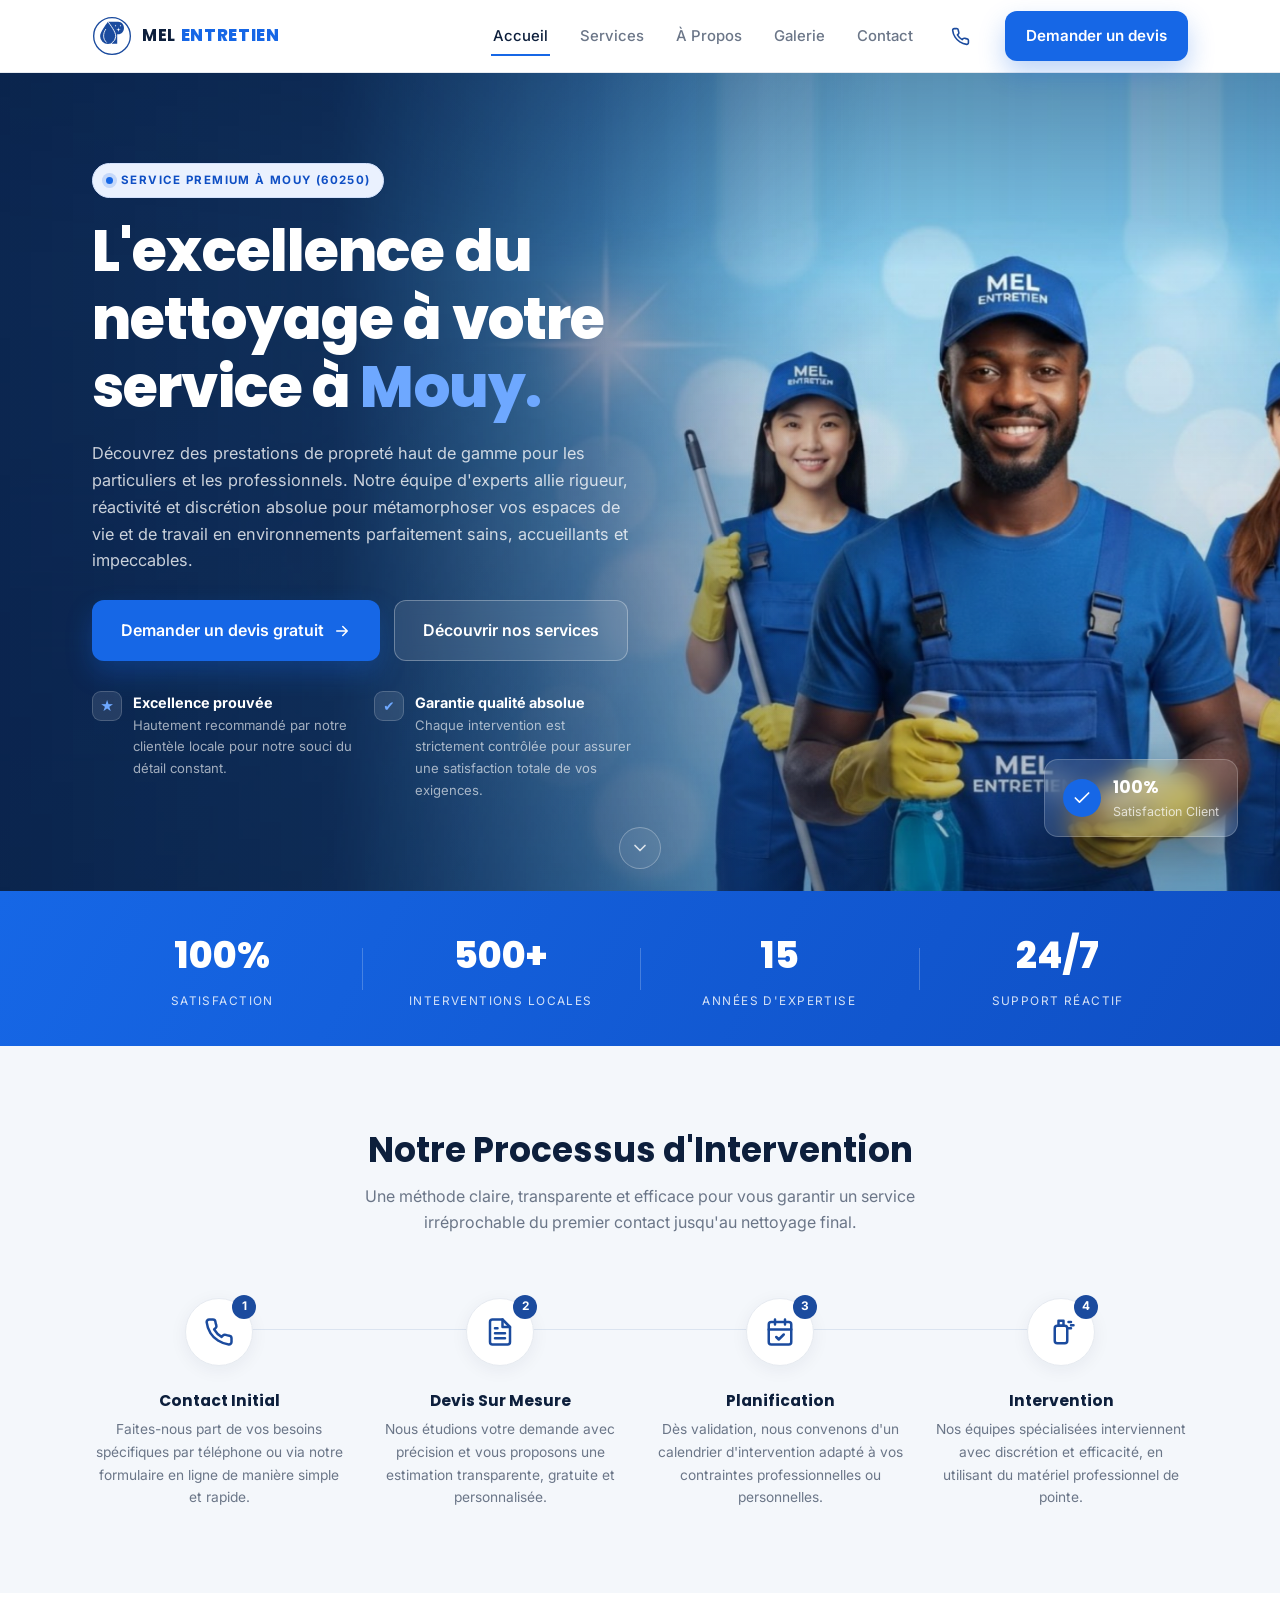
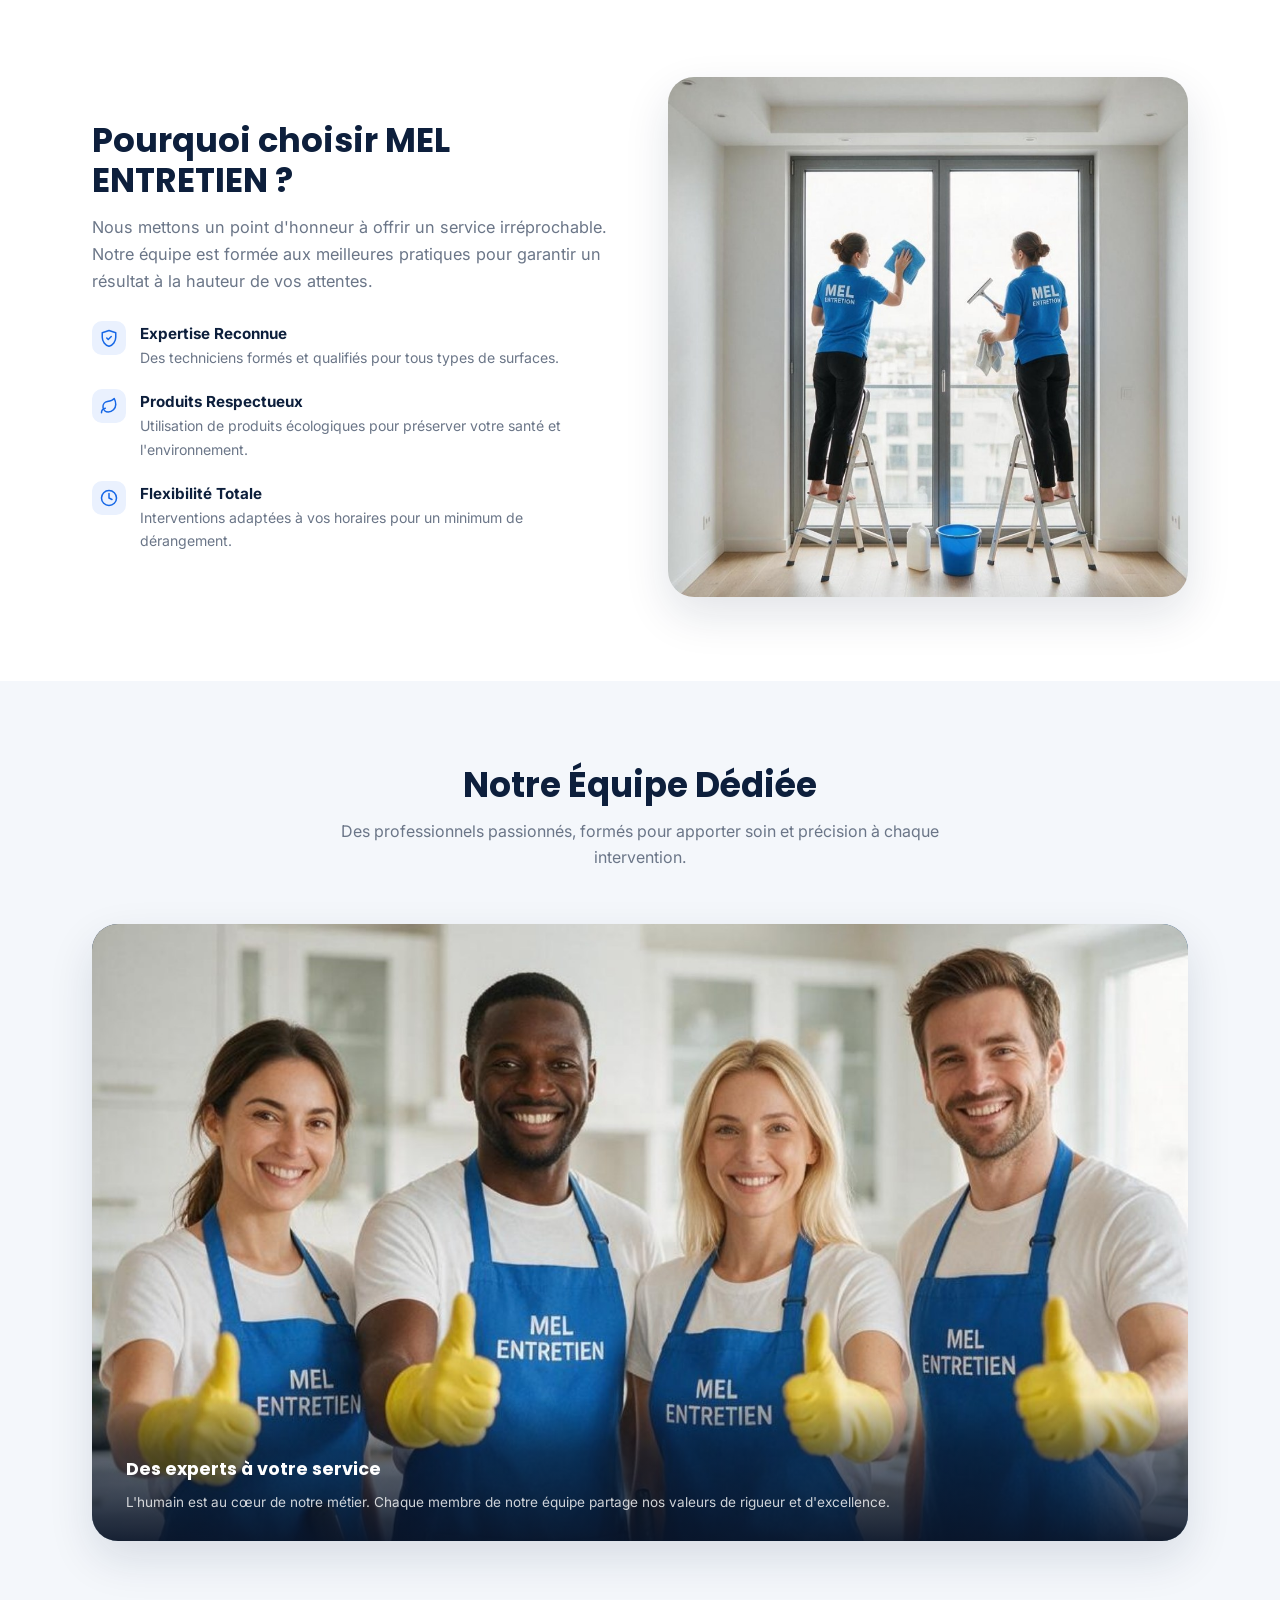
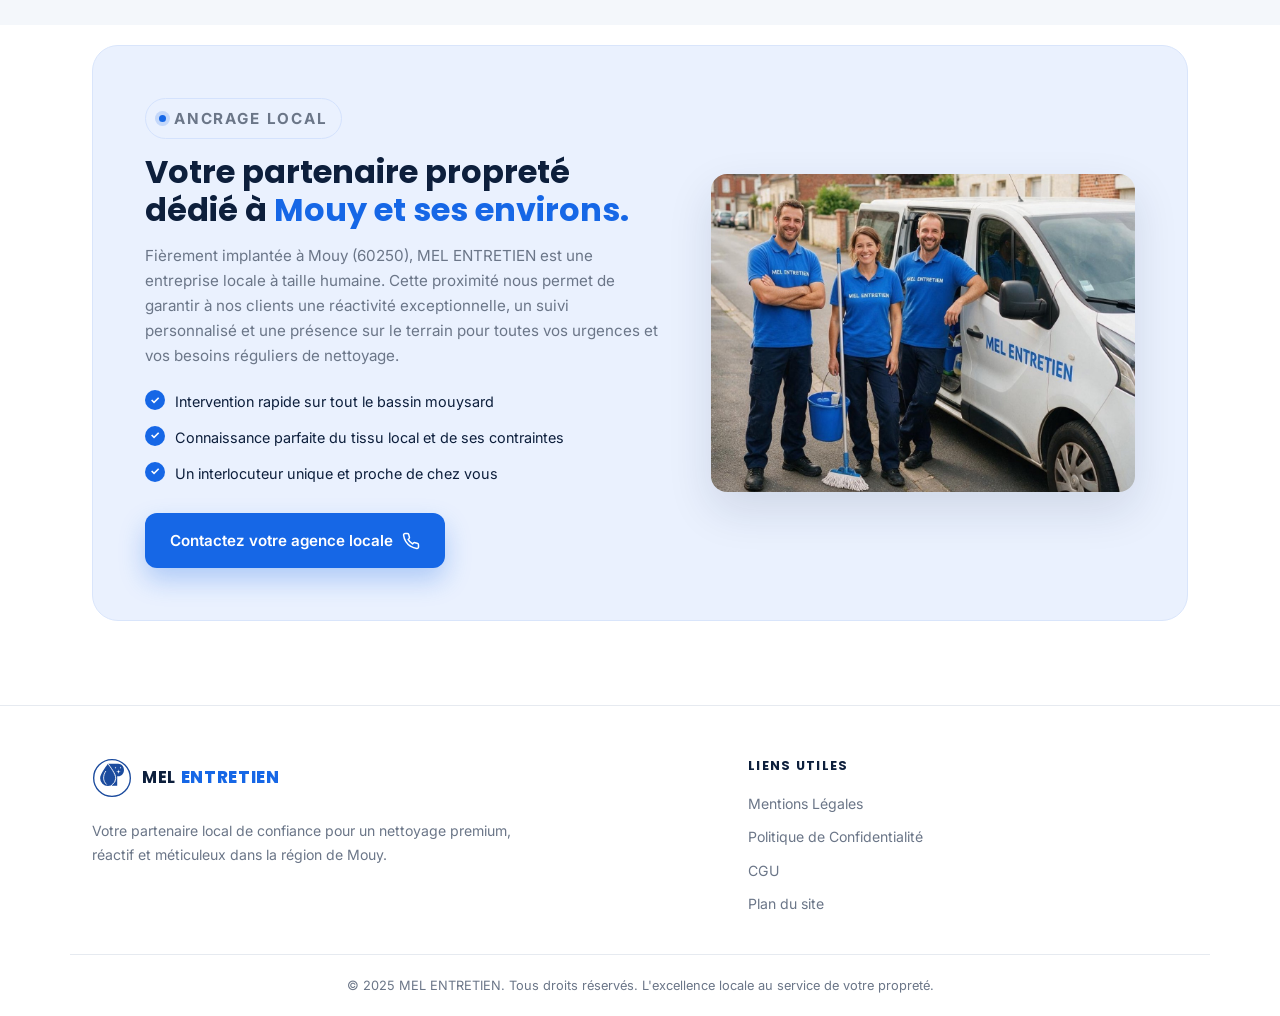
==== index.html @ 5c501305 "Site vitrine MEL ENTRETIEN Site statique en HTML/CSS/JS : accueil, services, à propos, galerie, cont" ====
<!DOCTYPE html>
<html lang="fr">
<head>
  <meta charset="UTF-8" />
  <meta name="viewport" content="width=device-width, initial-scale=1.0" />
  <meta name="description" content="MEL ENTRETIEN — L'excellence du nettoyage à votre service à Mouy (60250). Prestations de propreté haut de gamme pour particuliers et professionnels." />
  <title>MEL ENTRETIEN — Nettoyage premium à Mouy (60250)</title>
  <link rel="icon" href="logo.svg" type="image/svg+xml" />
  <link rel="apple-touch-icon" href="logo.svg" />
  <link rel="preconnect" href="https://fonts.googleapis.com" />
  <link rel="preconnect" href="https://fonts.gstatic.com" crossorigin />
  <link href="https://fonts.googleapis.com/css2?family=Inter:wght@400;500;600;700&family=Poppins:wght@600;700;800&display=swap" rel="stylesheet" />
  <link rel="stylesheet" href="style.css" />
  <!-- Les animations d'apparition ne masquent le contenu que si JS tourne :
       sans JS, tout reste visible. -->
  <script>document.documentElement.classList.add("js");</script>
</head>
<body>

  <!-- ============ HEADER ============ -->
  <header class="site-header" id="top">
    <div class="container header-inner">
      <a href="#top" class="brand">
        <img class="brand-mark" src="logo.svg" alt="" width="40" height="40" />
        <span class="brand-name">MEL <strong>ENTRETIEN</strong></span>
      </a>

      <nav class="main-nav" id="main-nav" aria-label="Navigation principale">
        <a href="#accueil" class="active">Accueil</a>
        <a href="services.html">Services</a>
        <a href="apropos.html">À Propos</a>
        <a href="galerie.html">Galerie</a>
        <a href="contact.html">Contact</a>
      </nav>

      <a href="tel:+33758408892" class="header-tel" aria-label="Nous appeler">
        <svg viewBox="0 0 24 24" width="19" height="19" fill="none" stroke="currentColor" stroke-width="2" stroke-linecap="round" stroke-linejoin="round"><path d="M22 16.92v3a2 2 0 0 1-2.18 2 19.79 19.79 0 0 1-8.63-3.07 19.5 19.5 0 0 1-6-6 19.79 19.79 0 0 1-3.07-8.67A2 2 0 0 1 4.11 2h3a2 2 0 0 1 2 1.72c.13 1 .37 1.98.72 2.91a2 2 0 0 1-.45 2.11L8.09 9.91a16 16 0 0 0 6 6l1.17-1.17a2 2 0 0 1 2.11-.45c.93.35 1.91.59 2.91.72A2 2 0 0 1 22 16.92z"/></svg>
      </a>

      <a href="contact.html" class="btn btn-primary header-cta">Demander un devis</a>

      <button class="nav-toggle" id="nav-toggle" aria-label="Ouvrir le menu" aria-expanded="false" aria-controls="main-nav">
        <span></span><span></span><span></span>
      </button>
    </div>
  </header>

  <main>

    <!-- ============ HERO ============ -->
    <section class="hero" id="accueil">
      <div class="hero-bg" data-parallax="40" role="img" aria-label="L'équipe MEL ENTRETIEN en tenue, matériel de nettoyage à la main"></div>
      <div class="hero-overlay" aria-hidden="true"></div>

      <div class="container hero-inner">
        <div class="hero-copy">
          <p class="eyebrow eyebrow--onDark"><span class="dot"></span> SERVICE PREMIUM À MOUY (60250)</p>
          <h1>L'excellence du nettoyage à votre service à <span class="accent">Mouy.</span></h1>
          <p class="lead">
            Découvrez des prestations de propreté haut de gamme pour les particuliers
            et les professionnels. Notre équipe d'experts allie rigueur, réactivité et
            discrétion absolue pour métamorphoser vos espaces de vie et de travail en
            environnements parfaitement sains, accueillants et impeccables.
          </p>

          <div class="hero-actions">
            <a href="contact.html" class="btn btn-primary btn-lg">Demander un devis gratuit
              <svg viewBox="0 0 24 24" width="18" height="18" fill="none" stroke="currentColor" stroke-width="2" stroke-linecap="round" stroke-linejoin="round"><path d="M5 12h14M13 6l6 6-6 6"/></svg>
            </a>
            <a href="services.html" class="btn btn-glass btn-lg">Découvrir nos services</a>
          </div>

          <ul class="hero-badges">
            <li>
              <span class="badge-ico">★</span>
              <span><strong>Excellence prouvée</strong><br />Hautement recommandé par notre clientèle locale pour notre souci du détail constant.</span>
            </li>
            <li>
              <span class="badge-ico">✔</span>
              <span><strong>Garantie qualité absolue</strong><br />Chaque intervention est strictement contrôlée pour assurer une satisfaction totale de vos exigences.</span>
            </li>
          </ul>
        </div>
      </div>

      <div class="hero-card">
        <span class="fc-ico" aria-hidden="true">
          <svg viewBox="0 0 24 24" width="20" height="20" fill="none" stroke="currentColor" stroke-width="2" stroke-linecap="round" stroke-linejoin="round"><path d="M20 6 9 17l-5-5"/></svg>
        </span>
        <span class="fc-text"><strong>100%</strong><br />Satisfaction Client</span>
      </div>

      <a href="#processus" class="hero-scroll" aria-label="Découvrir la suite">
        <svg viewBox="0 0 24 24" width="20" height="20" fill="none" stroke="currentColor" stroke-width="2" stroke-linecap="round" stroke-linejoin="round"><path d="M6 9l6 6 6-6"/></svg>
      </a>
    </section>

    <!-- ============ STATS ============ -->
    <section class="stats">
      <div class="container stats-grid">
        <div class="stat"><span class="stat-num" data-count="100" data-suffix="%">100%</span><span class="stat-label">Satisfaction</span></div>
        <div class="stat"><span class="stat-num" data-count="500" data-suffix="+">500+</span><span class="stat-label">Interventions locales</span></div>
        <div class="stat"><span class="stat-num" data-count="15">15</span><span class="stat-label">Années d'expertise</span></div>
        <div class="stat"><span class="stat-num">24/7</span><span class="stat-label">Support réactif</span></div>
      </div>
    </section>

    <!-- ============ PROCESSUS ============ -->
    <section class="section process" id="processus">
      <div class="container">
        <header class="section-head reveal">
          <h2>Notre Processus d'Intervention</h2>
          <p>Une méthode claire, transparente et efficace pour vous garantir un service
            irréprochable du premier contact jusqu'au nettoyage final.</p>
        </header>

        <div class="steps-wrap">
        <ol class="steps">
          <li class="step reveal">
            <span class="step-icon">
              <svg viewBox="0 0 24 24" width="22" height="22" fill="none" stroke="currentColor" stroke-width="2" stroke-linecap="round" stroke-linejoin="round"><path d="M22 16.92v3a2 2 0 0 1-2.18 2 19.79 19.79 0 0 1-8.63-3.07 19.5 19.5 0 0 1-6-6 19.79 19.79 0 0 1-3.07-8.67A2 2 0 0 1 4.11 2h3a2 2 0 0 1 2 1.72c.13 1 .37 1.98.72 2.91a2 2 0 0 1-.45 2.11L8.09 9.91a16 16 0 0 0 6 6l1.17-1.17a2 2 0 0 1 2.11-.45c.93.35 1.91.59 2.91.72A2 2 0 0 1 22 16.92z"/></svg>
            </span>
            <span class="step-no">1</span>
            <h3>Contact Initial</h3>
            <p>Faites-nous part de vos besoins spécifiques par téléphone ou via notre formulaire en ligne de manière simple et rapide.</p>
          </li>
          <li class="step reveal">
            <span class="step-icon">
              <svg viewBox="0 0 24 24" width="22" height="22" fill="none" stroke="currentColor" stroke-width="2" stroke-linecap="round" stroke-linejoin="round"><path d="M14 2H6a2 2 0 0 0-2 2v16a2 2 0 0 0 2 2h12a2 2 0 0 0 2-2V8z"/><path d="M14 2v6h6M16 13H8M16 17H8M10 9H8"/></svg>
            </span>
            <span class="step-no">2</span>
            <h3>Devis Sur Mesure</h3>
            <p>Nous étudions votre demande avec précision et vous proposons une estimation transparente, gratuite et personnalisée.</p>
          </li>
          <li class="step reveal">
            <span class="step-icon">
              <svg viewBox="0 0 24 24" width="22" height="22" fill="none" stroke="currentColor" stroke-width="2" stroke-linecap="round" stroke-linejoin="round"><rect x="3" y="4" width="18" height="18" rx="2"/><path d="M16 2v4M8 2v4M3 10h18M9 16l2 2 4-4"/></svg>
            </span>
            <span class="step-no">3</span>
            <h3>Planification</h3>
            <p>Dès validation, nous convenons d'un calendrier d'intervention adapté à vos contraintes professionnelles ou personnelles.</p>
          </li>
          <li class="step reveal">
            <span class="step-icon">
              <svg viewBox="0 0 24 24" width="22" height="22" fill="none" stroke="currentColor" stroke-width="2" stroke-linecap="round" stroke-linejoin="round"><path d="M10 3h4v4h-4z"/><path d="M9 7h6a2 2 0 0 1 2 2v10a2 2 0 0 1-2 2H9a2 2 0 0 1-2-2V9a2 2 0 0 1 2-2z"/><path d="M18 4h2M20 6.5h2M18 9h2"/></svg>
            </span>
            <span class="step-no">4</span>
            <h3>Intervention</h3>
            <p>Nos équipes spécialisées interviennent avec discrétion et efficacité, en utilisant du matériel professionnel de pointe.</p>
          </li>
        </ol>
        </div>
      </div>
    </section>

    <!-- ============ POURQUOI NOUS CHOISIR ============ -->
    <section class="section why">
      <div class="container why-grid">
        <div class="why-copy reveal">
          <h2>Pourquoi choisir MEL ENTRETIEN&nbsp;?</h2>
          <p class="lead">
            Nous mettons un point d'honneur à offrir un service irréprochable.
            Notre équipe est formée aux meilleures pratiques pour garantir un
            résultat à la hauteur de vos attentes.
          </p>

          <ul class="feature-list">
            <li>
              <span class="feat-ico">
                <svg viewBox="0 0 24 24" width="18" height="18" fill="none" stroke="currentColor" stroke-width="2" stroke-linecap="round" stroke-linejoin="round"><path d="M12 2 3 5v6c0 5.55 3.84 10.74 9 12 5.16-1.26 9-6.45 9-12V5z"/><path d="m9 12 2 2 4-4"/></svg>
              </span>
              <span><strong>Expertise Reconnue</strong><br />Des techniciens formés et qualifiés pour tous types de surfaces.</span>
            </li>
            <li>
              <span class="feat-ico">
                <svg viewBox="0 0 24 24" width="18" height="18" fill="none" stroke="currentColor" stroke-width="2" stroke-linecap="round" stroke-linejoin="round"><path d="M11 20A7 7 0 0 1 9.8 6.1C15.5 5 17 4.48 19 2c1 2 2 4.18 2 8 0 5.5-4.78 10-10 10z"/><path d="M2 21c0-3 1.85-5.36 5.08-6"/></svg>
              </span>
              <span><strong>Produits Respectueux</strong><br />Utilisation de produits écologiques pour préserver votre santé et l'environnement.</span>
            </li>
            <li>
              <span class="feat-ico">
                <svg viewBox="0 0 24 24" width="18" height="18" fill="none" stroke="currentColor" stroke-width="2" stroke-linecap="round" stroke-linejoin="round"><circle cx="12" cy="12" r="10"/><path d="M12 6v6l4 2"/></svg>
              </span>
              <span><strong>Flexibilité Totale</strong><br />Interventions adaptées à vos horaires pour un minimum de dérangement.</span>
            </li>
          </ul>
        </div>

        <div class="why-media reveal">
          <div class="why-photo" role="img" aria-label="Deux collaboratrices MEL ENTRETIEN nettoyant une baie vitrée" data-tilt></div>
        </div>
      </div>
    </section>

    <!-- ============ EQUIPE ============ -->
    <section class="section team" id="equipe">
      <div class="container">
        <header class="section-head reveal">
          <h2>Notre Équipe Dédiée</h2>
          <p>Des professionnels passionnés, formés pour apporter soin et précision à chaque intervention.</p>
        </header>

        <figure class="team-card reveal" id="galerie">
          <div class="team-photo" role="img" aria-label="L'équipe MEL ENTRETIEN en tenue, pouces levés"></div>
          <figcaption>
            <strong>Des experts à votre service</strong>
            <span>L'humain est au cœur de notre métier. Chaque membre de notre équipe partage nos valeurs de rigueur et d'excellence.</span>
          </figcaption>
        </figure>
      </div>
    </section>

    <!-- ============ ANCRAGE LOCAL ============ -->
    <section class="section local" id="contact">
      <div class="container">
        <div class="local-card reveal">
          <div class="local-copy">
            <p class="eyebrow"><span class="dot"></span> ANCRAGE LOCAL</p>
            <h2>Votre partenaire propreté dédié à <span class="accent">Mouy et ses environs.</span></h2>
            <p>
              Fièrement implantée à Mouy (60250), MEL ENTRETIEN est une entreprise
              locale à taille humaine. Cette proximité nous permet de garantir à nos
              clients une réactivité exceptionnelle, un suivi personnalisé et une
              présence sur le terrain pour toutes vos urgences et vos besoins réguliers
              de nettoyage.
            </p>
            <ul class="check-list">
              <li>Intervention rapide sur tout le bassin mouysard</li>
              <li>Connaissance parfaite du tissu local et de ses contraintes</li>
              <li>Un interlocuteur unique et proche de chez vous</li>
            </ul>
            <a href="tel:+33758408892" class="btn btn-primary">Contactez votre agence locale
              <svg viewBox="0 0 24 24" width="18" height="18" fill="none" stroke="currentColor" stroke-width="2" stroke-linecap="round" stroke-linejoin="round"><path d="M22 16.92v3a2 2 0 0 1-2.18 2 19.79 19.79 0 0 1-8.63-3.07 19.5 19.5 0 0 1-6-6 19.79 19.79 0 0 1-3.07-8.67A2 2 0 0 1 4.11 2h3a2 2 0 0 1 2 1.72c.13 1 .37 1.98.72 2.91a2 2 0 0 1-.45 2.11L8.09 9.91a16 16 0 0 0 6 6l1.17-1.17a2 2 0 0 1 2.11-.45c.93.35 1.91.59 2.91.72A2 2 0 0 1 22 16.92z"/></svg>
            </a>
          </div>
          <div class="local-photo" role="img" aria-label="L'équipe MEL ENTRETIEN et son véhicule dans une rue de Mouy"></div>
        </div>
      </div>
    </section>

  </main>

  <!-- ============ FOOTER ============ -->
  <footer class="site-footer">
    <div class="container footer-grid">
      <div class="footer-brand">
        <span class="brand">
          <img class="brand-mark" src="logo.svg" alt="" width="40" height="40" />
          <span class="brand-name">MEL <strong>ENTRETIEN</strong></span>
        </span>
        <p>Votre partenaire local de confiance pour un nettoyage premium, réactif et méticuleux dans la région de Mouy.</p>
      </div>
      <nav class="footer-links" aria-label="Liens utiles">
        <h3>Liens Utiles</h3>
        <a href="#">Mentions Légales</a>
        <a href="#">Politique de Confidentialité</a>
        <a href="#">CGU</a>
        <a href="#">Plan du site</a>
      </nav>
    </div>
    <div class="container footer-bottom">
      <p>© 2025 MEL ENTRETIEN. Tous droits réservés. L'excellence locale au service de votre propreté.</p>
    </div>
  </footer>

  <button class="to-top" id="to-top" aria-label="Revenir en haut">
    <svg viewBox="0 0 24 24" width="20" height="20" fill="none" stroke="currentColor" stroke-width="2.5" stroke-linecap="round" stroke-linejoin="round"><path d="M18 15l-6-6-6 6"/></svg>
  </button>

  <script src="script.js"></script>
</body>
</html>
---- style.css ----
/* ============================================================
   MEL ENTRETIEN — Page d'accueil
   ============================================================ */

:root {
  --blue: #1667e6;
  --blue-dark: #0f4fc4;
  --blue-600: #1d6ff0;
  --brand-deep: #1b4b9e; /* bleu du logo */
  --navy: #0d1f3c;
  --ink: #1b2431;
  --muted: #6b7688;
  --line: #e6eaf0;
  --bg: #ffffff;
  --bg-soft: #f4f7fb;
  --bg-blue-soft: #eaf1fe;
  --radius: 16px;
  --radius-lg: 26px;
  --shadow-sm: 0 4px 18px rgba(15, 33, 66, .06);
  --shadow-md: 0 18px 45px rgba(15, 33, 66, .12);
  --container: 1140px;
  --ease: cubic-bezier(.22, 1, .36, 1);
}

* { box-sizing: border-box; margin: 0; padding: 0; }

html { scroll-behavior: smooth; scroll-padding-top: 90px; }

body {
  font-family: "Inter", system-ui, -apple-system, "Segoe UI", Roboto, Arial, sans-serif;
  color: var(--ink);
  background: var(--bg);
  line-height: 1.65;
  -webkit-font-smoothing: antialiased;
}

h1, h2, h3 {
  font-family: "Poppins", "Inter", system-ui, sans-serif;
  line-height: 1.18;
  color: var(--navy);
  font-weight: 700;
}

img { max-width: 100%; display: block; }
a { color: inherit; text-decoration: none; }

.container {
  width: 100%;
  max-width: var(--container);
  margin-inline: auto;
  padding-inline: 22px;
}

.accent { color: var(--blue); }

/* ---------- Buttons ---------- */
.btn {
  --_pad: 14px 24px;
  display: inline-flex;
  align-items: center;
  gap: 9px;
  padding: var(--_pad);
  border-radius: 12px;
  font-weight: 600;
  font-size: .95rem;
  cursor: pointer;
  border: 1.5px solid transparent;
  transition: transform .18s var(--ease), background .18s, box-shadow .18s, border-color .18s;
  white-space: nowrap;
}
.btn svg { flex: none; }
.btn-primary {
  background: var(--blue);
  color: #fff;
  box-shadow: 0 12px 26px rgba(22, 103, 230, .28);
}
.btn-primary:hover { background: var(--blue-dark); transform: translateY(-2px); }
.btn-ghost {
  background: #fff;
  color: var(--navy);
  border-color: var(--line);
}
.btn-ghost:hover { border-color: var(--blue); color: var(--blue); transform: translateY(-2px); }

.btn-lg { padding: 16px 28px; font-size: 1rem; }

/* Bouton translucide, pour les fonds sombres */
.btn-glass {
  background: rgba(255, 255, 255, .1);
  border-color: rgba(255, 255, 255, .3);
  color: #fff;
  backdrop-filter: blur(8px);
}
.btn-glass:hover {
  background: rgba(255, 255, 255, .2);
  border-color: rgba(255, 255, 255, .65);
  color: #fff;
  transform: translateY(-2px);
}

/* ---------- Header ---------- */
.site-header {
  position: sticky;
  top: 0;
  z-index: 50;
  background: rgba(255, 255, 255, .9);
  backdrop-filter: saturate(180%) blur(10px);
  border-bottom: 1px solid var(--line);
}
.header-inner {
  display: flex;
  align-items: center;
  gap: 26px;
  min-height: 72px;
}
.brand {
  display: inline-flex;
  align-items: center;
  gap: 10px;
  font-family: "Poppins", sans-serif;
  font-weight: 700;
  letter-spacing: .04em;
  color: var(--navy);
  font-size: 1.05rem;
}
.brand-mark {
  flex: none;
  display: block;
  width: 40px;
  height: 40px;
}
.brand-name strong { color: var(--blue); font-weight: 800; }

.main-nav {
  display: flex;
  gap: 28px;
  margin-left: auto;
  font-size: .93rem;
  font-weight: 500;
}
.main-nav a {
  color: var(--muted);
  padding: 6px 2px;
  position: relative;
  transition: color .15s;
}
.main-nav a::after {
  content: "";
  position: absolute;
  left: 0; right: 100%;
  bottom: -2px;
  height: 2px;
  background: var(--blue);
  transition: right .25s var(--ease);
}
.main-nav a:hover,
.main-nav a.active { color: var(--navy); }
.main-nav a:hover::after,
.main-nav a.active::after { right: 0; }

.header-cta { padding: 11px 20px; }

.nav-toggle {
  display: none;
  flex-direction: column;
  gap: 5px;
  background: none;
  border: 0;
  cursor: pointer;
  padding: 8px;
}
.nav-toggle span {
  width: 24px;
  height: 2px;
  background: var(--navy);
  border-radius: 2px;
  transition: transform .25s var(--ease), opacity .2s;
}
.nav-toggle[aria-expanded="true"] span:nth-child(1) { transform: translateY(7px) rotate(45deg); }
.nav-toggle[aria-expanded="true"] span:nth-child(2) { opacity: 0; }
.nav-toggle[aria-expanded="true"] span:nth-child(3) { transform: translateY(-7px) rotate(-45deg); }

/* ============================================================
   Hero — bandeau pleine largeur, photo de fond, 85vh
   ============================================================ */
.hero {
  position: relative;
  min-height: 85vh;
  min-height: 85svh;
  display: flex;
  align-items: center;
  overflow: hidden;
  isolation: isolate;
  background: #0f3c78;
}

/* Photo de fond (parallaxe posée en JS via --py) */
.hero-bg {
  position: absolute;
  inset: 0;
  z-index: 0;
  background-image:
    url("hero.jpg"),
    linear-gradient(135deg, #2f7ec4 0%, #1a5da4 55%, #0f3c78 100%);
  background-size: cover;
  background-position: center;
  background-repeat: no-repeat;
}
/* le zoom compense le décalage de la parallaxe pour ne jamais découvrir les bords */
.hero-bg[data-parallax] {
  transform: translate3d(0, var(--py, 0px), 0) scale(1.12);
}

/* Voile bleu profond : le texte reste lisible à gauche,
   le technicien garde toute sa luminosité à droite. */
.hero-overlay {
  position: absolute;
  inset: 0;
  z-index: 1;
  background:
    linear-gradient(90deg,
      rgba(7, 30, 71, .94) 0%,
      rgba(7, 30, 71, .88) 26%,
      rgba(9, 40, 92, .52) 46%,
      rgba(11, 52, 110, .14) 60%,
      rgba(11, 52, 110, 0) 70%),
    linear-gradient(180deg, rgba(7, 30, 71, .34) 0%, transparent 24%, rgba(7, 30, 71, .30) 100%);
}

.hero-inner {
  position: relative;
  z-index: 2;
  padding-block: 90px;
}
.hero-copy { max-width: 34rem; }

/* Variante claire du libellé sur fond sombre */
.eyebrow--onDark {
  color: #9cc4ff;
  background: rgba(255, 255, 255, .08);
  border-color: rgba(255, 255, 255, .22);
  backdrop-filter: blur(6px);
}
.eyebrow--onDark .dot {
  background: #5c9bff;
  box-shadow: 0 0 0 4px rgba(92, 155, 255, .22);
}

.hero h1 { color: #fff; }
.hero h1 .accent { color: #6ea8ff; }
.hero .lead { color: rgba(255, 255, 255, .78); max-width: 40rem; }

/* Carte flottante « 100% Satisfaction Client » */
.hero-card {
  position: absolute;
  z-index: 2;
  right: 42px;
  bottom: 54px;
  display: flex;
  align-items: center;
  gap: 12px;
  padding: 14px 18px;
  border-radius: 14px;
  background: rgba(255, 255, 255, .1);
  border: 1px solid rgba(255, 255, 255, .2);
  backdrop-filter: blur(12px);
  box-shadow: 0 18px 45px rgba(0, 0, 0, .35);
}
.hero-card .fc-text { color: rgba(255, 255, 255, .72); }
.hero-card .fc-text strong { color: #fff; }

/* Chevron « faire défiler » */
.hero-scroll {
  position: absolute;
  z-index: 2;
  left: 50%;
  bottom: 22px;
  transform: translateX(-50%);
  display: grid;
  place-items: center;
  width: 42px;
  height: 42px;
  border-radius: 50%;
  border: 1px solid rgba(255, 255, 255, .28);
  color: rgba(255, 255, 255, .8);
  background: rgba(255, 255, 255, .06);
  backdrop-filter: blur(6px);
  animation: heroBounce 2.2s ease-in-out infinite;
  transition: background .2s, border-color .2s, color .2s;
}
.hero-scroll:hover {
  background: rgba(255, 255, 255, .16);
  border-color: rgba(255, 255, 255, .55);
  color: #fff;
}
@keyframes heroBounce {
  0%, 100% { transform: translateX(-50%) translateY(0); }
  50% { transform: translateX(-50%) translateY(7px); }
}

.eyebrow {
  display: inline-flex;
  align-items: center;
  gap: 8px;
  font-size: .72rem;
  font-weight: 700;
  letter-spacing: .12em;
  color: var(--blue-dark);
  background: var(--bg-blue-soft);
  border: 1px solid #d4e2fd;
  padding: 7px 13px;
  border-radius: 999px;
  text-transform: uppercase;
}
.eyebrow .dot {
  width: 7px; height: 7px;
  border-radius: 50%;
  background: var(--blue);
  box-shadow: 0 0 0 4px rgba(22, 103, 230, .18);
}
.hero-copy h1 {
  font-size: clamp(2.1rem, 5vw, 3.6rem);
  margin: 20px 0 18px;
  font-weight: 800;
  letter-spacing: -.015em;
}
.lead { color: var(--muted); font-size: 1.02rem; }
.hero-actions {
  display: flex;
  flex-wrap: wrap;
  gap: 14px;
  margin: 26px 0 30px;
}
.hero-badges {
  display: grid;
  grid-template-columns: 1fr 1fr;
  gap: 20px;
  list-style: none;
}
.hero-badges li {
  display: flex;
  gap: 11px;
  font-size: .82rem;
  color: rgba(255, 255, 255, .62);
}
.hero-badges strong { color: #fff; font-size: .9rem; }
.badge-ico {
  flex: none;
  display: grid;
  place-items: center;
  width: 30px; height: 30px;
  border-radius: 9px;
  background: rgba(255, 255, 255, .1);
  border: 1px solid rgba(255, 255, 255, .18);
  color: #6ea8ff;
  font-size: .85rem;
}

.fc-ico {
  display: grid;
  place-items: center;
  width: 38px; height: 38px;
  border-radius: 50%;
  background: var(--blue);
  color: #fff;
}
.fc-text { font-size: .78rem; color: var(--muted); }
.fc-text strong { font-family: "Poppins", sans-serif; font-size: 1.05rem; color: var(--navy); }

/* ---------- Stats ---------- */
.stats {
  background: linear-gradient(120deg, var(--blue) 0%, var(--blue-dark) 100%);
  color: #fff;
}
.stats-grid {
  display: grid;
  grid-template-columns: repeat(4, 1fr);
  gap: 18px;
  padding: 34px 22px;
  text-align: center;
}
.stat { position: relative; }
.stat + .stat::before {
  content: "";
  position: absolute;
  left: -9px; top: 50%;
  transform: translateY(-50%);
  width: 1px; height: 42px;
  background: rgba(255, 255, 255, .22);
}
.stat-num {
  display: block;
  font-family: "Poppins", sans-serif;
  font-weight: 800;
  font-size: clamp(1.6rem, 3.5vw, 2.3rem);
}
.stat-label {
  font-size: .74rem;
  letter-spacing: .12em;
  text-transform: uppercase;
  color: rgba(255, 255, 255, .82);
}

/* ---------- Sections generic ---------- */
.section { padding: 84px 0; }
.section.process,
.section.team { background: var(--bg-soft); }
.section-head {
  text-align: center;
  max-width: 620px;
  margin: 0 auto 54px;
}
.section-head h2 {
  font-size: clamp(1.6rem, 3.4vw, 2.15rem);
  margin-bottom: 12px;
}
.section-head p { color: var(--muted); }

/* ---------- Process steps ---------- */
.steps {
  display: grid;
  grid-template-columns: repeat(4, 1fr);
  gap: 26px;
  list-style: none;
  position: relative;
}
/* trait continu clair, passant par le centre des pastilles */
.steps::before {
  content: "";
  position: absolute;
  top: 39px;
  left: 12%;
  right: 12%;
  height: 1px;
  background: #dbe4f0;
  z-index: 0;
}
.step {
  position: relative;
  text-align: center;
  padding-top: 8px;
}
.step-icon {
  position: relative;
  z-index: 1;
  display: grid;
  place-items: center;
  width: 68px; height: 68px;
  margin: 0 auto 26px;
  border-radius: 50%;
  background: #fff;
  color: var(--brand-deep);
  border: 1px solid var(--line);
  box-shadow: var(--shadow-sm);
}
/* agrandit le glyphe : prioritaire sur les attributs width/height du <svg> */
.step-icon svg { width: 30px; height: 30px; }
/* pastille numérotée, à cheval sur le bord haut-droit du cercle */
.step-no {
  position: absolute;
  z-index: 2;
  top: 5px;
  left: calc(50% + 13px);
  width: 24px; height: 24px;
  display: grid;
  place-items: center;
  border-radius: 50%;
  background: var(--brand-deep);
  color: #fff;
  font-size: .74rem;
  font-weight: 700;
}
.step h3 { font-size: .97rem; margin-bottom: 8px; }
.step p { font-size: .86rem; color: var(--muted); }

.steps-wrap { position: relative; }

/* ---------- Why ---------- */
.why-grid {
  display: grid;
  grid-template-columns: 1fr 1fr;
  gap: 56px;
  align-items: center;
}
.why-copy h2 { font-size: clamp(1.6rem, 3.4vw, 2.1rem); margin-bottom: 14px; }
.feature-list { list-style: none; margin-top: 26px; display: grid; gap: 20px; }
.feature-list li { display: flex; gap: 14px; font-size: .88rem; color: var(--muted); }
.feature-list strong { color: var(--navy); font-size: .95rem; }
.feat-ico {
  flex: none;
  display: grid;
  place-items: center;
  width: 34px; height: 34px;
  border-radius: 10px;
  background: var(--bg-blue-soft);
  color: var(--blue);
}
.why-photo {
  aspect-ratio: 1 / 1;
  border-radius: var(--radius-lg);
  background:
    url("team-member.jpg") center/cover no-repeat,
    linear-gradient(135deg, #2f8fd6, #1667e6);
  box-shadow: var(--shadow-md);
}

/* ---------- Team ---------- */
.team-card {
  position: relative;
  border-radius: var(--radius-lg);
  overflow: hidden;
  box-shadow: var(--shadow-md);
}
.team-photo {
  /* 16:9 plutôt que 16:7 : la source est carrée, un cadrage plus
     panoramique couperait soit les visages, soit les pouces levés. */
  aspect-ratio: 16 / 9;
  background:
    url("team.jpg") center/cover no-repeat,
    linear-gradient(135deg, #223a5e, #14508f);
}
.team-card figcaption {
  position: absolute;
  left: 0; right: 0; bottom: 0;
  padding: 58px 34px 26px;
  /* dégradé renforcé : le texte passe sur des zones claires (gants jaunes) */
  background: linear-gradient(180deg,
    transparent 0%,
    rgba(9, 20, 40, .55) 38%,
    rgba(9, 20, 40, .93) 100%);
  color: #fff;
}
.team-card figcaption strong {
  display: block;
  font-family: "Poppins", sans-serif;
  font-size: 1.1rem;
  margin-bottom: 4px;
}
.team-card figcaption span { font-size: .85rem; color: rgba(255, 255, 255, .8); }

/* ---------- Local ---------- */
.local { padding-top: 20px; }
.local-card {
  background: var(--bg-blue-soft);
  border: 1px solid #d9e5fb;
  border-radius: var(--radius-lg);
  padding: 52px;
  display: grid;
  grid-template-columns: 1.1fr .9fr;
  gap: 48px;
  align-items: center;
}
.local-copy h2 { font-size: clamp(1.5rem, 3.2vw, 2rem); margin: 14px 0 14px; }
.local-copy p { color: var(--muted); font-size: .95rem; }
.check-list { list-style: none; margin: 22px 0 28px; display: grid; gap: 12px; }
.check-list li {
  position: relative;
  padding-left: 30px;
  font-size: .9rem;
  color: var(--navy);
}
.check-list li::before {
  content: "✓";
  position: absolute;
  left: 0; top: 0;
  width: 20px; height: 20px;
  display: grid;
  place-items: center;
  border-radius: 50%;
  background: var(--blue);
  color: #fff;
  font-size: .7rem;
  font-weight: 700;
}
.local-photo {
  aspect-ratio: 4 / 3;
  border-radius: var(--radius);
  background-image: url("local-equipe.jpg"),
    linear-gradient(135deg, #d4dbe4, #c2cbd7);
  background-size: cover;
  background-position: center;
  background-repeat: no-repeat;
  box-shadow: var(--shadow-md);
}

/* ---------- Footer ---------- */
.site-footer {
  background: #fff;
  border-top: 1px solid var(--line);
  padding-top: 52px;
}
.footer-grid {
  display: grid;
  grid-template-columns: 1.4fr 1fr;
  gap: 40px;
  padding-bottom: 34px;
}
.footer-brand p {
  color: var(--muted);
  font-size: .88rem;
  margin-top: 14px;
  max-width: 420px;
}
.footer-links h3 {
  font-size: .8rem;
  letter-spacing: .1em;
  text-transform: uppercase;
  color: var(--navy);
  margin-bottom: 14px;
}
.footer-links a {
  display: block;
  color: var(--muted);
  font-size: .88rem;
  padding: 5px 0;
  transition: color .15s;
}
.footer-links a:hover { color: var(--blue); }
.footer-bottom {
  border-top: 1px solid var(--line);
  padding: 20px 22px;
  text-align: center;
}
.footer-bottom p { color: var(--muted); font-size: .8rem; }

/* ============================================================
   Animations JS
   ============================================================ */

/* Reveal (apparition au scroll, avec stagger géré en JS).
   Le préfixe `.js` garantit que le contenu reste visible si le JS ne tourne pas. */
.js .reveal {
  opacity: 0;
  transform: translateY(24px);
  transition: opacity .6s var(--ease), transform .6s var(--ease);
  will-change: opacity, transform;
}
.reveal.is-visible { opacity: 1; transform: none; }

/* Entrée du héro au chargement */
.js .hero-copy > *,
.js .hero-card {
  opacity: 0;
  transform: translateY(20px);
}
.js .hero-card { transform: translateY(28px) scale(.97); }

.is-loaded .hero-copy > *,
.is-loaded .hero-card {
  opacity: 1;
  transform: none;
  transition: opacity .7s var(--ease), transform .7s var(--ease);
}
.is-loaded .hero-copy > *:nth-child(1) { transition-delay: .05s; }
.is-loaded .hero-copy > *:nth-child(2) { transition-delay: .13s; }
.is-loaded .hero-copy > *:nth-child(3) { transition-delay: .21s; }
.is-loaded .hero-copy > *:nth-child(4) { transition-delay: .29s; }
.is-loaded .hero-copy > *:nth-child(5) { transition-delay: .37s; }
.is-loaded .hero-card { transition-delay: .55s; }

/* Parallaxe (valeur --py posée en JS) */
[data-parallax] {
  transform: translate3d(0, var(--py, 0px), 0);
  transition: transform .12s linear;
}

/* Tilt au survol (valeurs --rx/--ry/--tz posées en JS) */
[data-tilt] {
  transform: perspective(900px) rotateX(var(--rx, 0deg)) rotateY(var(--ry, 0deg)) translateZ(var(--tz, 0px));
  transition: transform .3s var(--ease);
  transform-style: preserve-3d;
}
[data-tilt][data-parallax] {
  transform: perspective(900px) translate3d(0, var(--py, 0px), 0)
             rotateX(var(--rx, 0deg)) rotateY(var(--ry, 0deg));
}

/* Ombre du header au scroll */
.site-header.is-scrolled { box-shadow: 0 10px 30px rgba(15, 33, 66, .08); }

/* Bouton retour en haut */
.to-top {
  position: fixed;
  right: 22px;
  bottom: 22px;
  z-index: 60;
  width: 46px;
  height: 46px;
  display: grid;
  place-items: center;
  border: 0;
  border-radius: 50%;
  background: var(--blue);
  color: #fff;
  cursor: pointer;
  box-shadow: 0 12px 26px rgba(22, 103, 230, .34);
  opacity: 0;
  transform: translateY(16px) scale(.85);
  pointer-events: none;
  transition: opacity .3s var(--ease), transform .3s var(--ease), background .18s;
}
.to-top.is-visible {
  opacity: 1;
  transform: none;
  pointer-events: auto;
}
.to-top:hover { background: var(--blue-dark); transform: translateY(-3px); }

/* ============================================================
   Responsive
   ============================================================ */
@media (max-width: 960px) {
  .why-grid,
  .local-card { grid-template-columns: 1fr; }
  .hero-card { right: 22px; bottom: 76px; }
  .local-card { padding: 36px; }
  .steps { grid-template-columns: 1fr 1fr; }
  .steps::before { display: none; }
  .footer-grid { grid-template-columns: 1fr; }
}

@media (max-width: 780px) {
  .main-nav {
    position: absolute;
    top: 72px;
    left: 0; right: 0;
    flex-direction: column;
    gap: 0;
    background: #fff;
    border-bottom: 1px solid var(--line);
    padding: 8px 22px 18px;
    box-shadow: var(--shadow-md);
    display: none;
  }
  .main-nav.open { display: flex; }
  .main-nav a { padding: 12px 0; border-bottom: 1px solid var(--line); }
  .main-nav a:last-child { border-bottom: 0; }
  .header-cta { display: none; }
  .nav-toggle { display: flex; margin-left: auto; }
  .stats-grid { grid-template-columns: 1fr 1fr; gap: 26px; }
  .stat:nth-child(3)::before,
  .stat + .stat::before { display: none; }
  /* la carte flottante encombre le bandeau sur mobile */
  .hero-card { display: none; }
  .hero-inner { padding-block: 70px; }
  /* recadre sur le visage : sinon le cadrage large ne montre qu'un gant */
  .hero-bg { background-position: 73% center; }
  .hero-overlay {
    background:
      linear-gradient(180deg, rgba(7, 30, 71, .90) 0%, rgba(7, 30, 71, .78) 46%, rgba(7, 30, 71, .88) 100%);
  }
}

@media (max-width: 480px) {
  .section { padding: 60px 0; }
  .steps { grid-template-columns: 1fr; }
  .hero { min-height: 90vh; min-height: 90svh; }
  .hero-badges { grid-template-columns: 1fr; }
  .btn { width: 100%; justify-content: center; }
}

@media (prefers-reduced-motion: reduce) {
  html { scroll-behavior: auto; }
  .reveal,
  .hero-copy > *,
  .hero-card {
    opacity: 1 !important;
    transform: none !important;
    transition: none !important;
  }
  .hero-scroll { animation: none; }
  .hero-bg[data-parallax] { transform: scale(1.05) !important; }
  [data-parallax],
  [data-tilt] { transform: none !important; }
  .to-top { transition: opacity .2s linear; }
}

/* ============================================================
   Page Services
   ============================================================ */

/* En-tête de page (titre + chapô centrés) */
.page-head {
  background: linear-gradient(180deg, #e9f1fb 0%, #f4f8fd 55%, #ffffff 100%);
  padding: 86px 0 78px;
  text-align: center;
}
.page-head h1 {
  font-size: clamp(1.75rem, 4vw, 2.65rem);
  font-weight: 800;
  letter-spacing: -.015em;
  margin-bottom: 16px;
}
.page-head p {
  color: var(--muted);
  max-width: 620px;
  margin-inline: auto;
  font-size: .95rem;
}

/* Bloc de service : photo d'un côté, contenu de l'autre */
.svc { padding: 78px 0; }
.svc--alt { background: var(--bg-soft); }

.svc-grid {
  display: grid;
  grid-template-columns: 1fr 1fr;
  gap: 58px;
  align-items: center;
}
/* photo à droite */
.svc-grid--reverse .svc-media { order: 2; }

.svc-photo {
  aspect-ratio: 4 / 3;
  border-radius: 18px;
  box-shadow: var(--shadow-md);
  background-size: cover;
  background-position: center;
  background-repeat: no-repeat;
}
/* montage avant/après empilé : carré, sinon une des deux moitiés serait coupée */
.svc-photo--maison {
  aspect-ratio: 1 / 1;
  background-image: url("service-particuliers.jpg"),
    linear-gradient(135deg, #e6ded4 0%, #cfc4b6 55%, #b9ab9a 100%);
}
.svc-photo--bureau {
  background-image: url("service-bureaux.jpg"),
    linear-gradient(135deg, #cfdce9 0%, #adc2d6 55%, #8da5bf 100%);
}
.svc-photo--boutique {
  background-image: url("service-commerces.jpg"),
    linear-gradient(135deg, #ecdfd0 0%, #d8c3a9 55%, #bfa88c 100%);
}

.svc-ico {
  display: grid;
  place-items: center;
  width: 46px;
  height: 46px;
  border-radius: 13px;
  background: var(--bg-blue-soft);
  color: var(--brand-deep);
  margin-bottom: 20px;
}
.svc-ico--sm { width: 38px; height: 38px; border-radius: 11px; margin-bottom: 16px; }

.svc-body h2 {
  font-size: clamp(1.45rem, 3vw, 2rem);
  font-weight: 800;
  margin-bottom: 14px;
}
.svc-body > p { color: var(--muted); font-size: .93rem; }

.svc-list {
  list-style: none;
  margin: 26px 0 30px;
  display: grid;
  gap: 15px;
}
.svc-list li {
  display: flex;
  align-items: flex-start;
  gap: 12px;
  font-size: .87rem;
  color: var(--muted);
  line-height: 1.55;
}
.svc-list .chk {
  flex: none;
  display: grid;
  place-items: center;
  width: 22px;
  height: 22px;
  margin-top: 1px;
  border-radius: 7px;
  background: var(--bg-blue-soft);
  color: var(--blue);
}

.btn-pill { border-radius: 999px; }

/* Engagements : 4 cartes */
.engage { background: var(--bg-soft); }
.engage-grid {
  display: grid;
  grid-template-columns: repeat(4, 1fr);
  gap: 22px;
}
.engage-card {
  background: #fff;
  border: 1px solid var(--line);
  border-radius: 16px;
  padding: 26px 22px;
  box-shadow: var(--shadow-sm);
  transition: transform .25s var(--ease), box-shadow .25s var(--ease);
}
.engage-card:hover { transform: translateY(-4px); box-shadow: var(--shadow-md); }
.engage-card h3 { font-size: .97rem; margin-bottom: 9px; }
.engage-card p { font-size: .84rem; color: var(--muted); }

@media (max-width: 960px) {
  .svc-grid { grid-template-columns: 1fr; gap: 36px; }
  /* la photo repasse toujours au-dessus du texte */
  .svc-grid--reverse .svc-media { order: 0; }
  .svc-media { max-width: 560px; }
  .engage-grid { grid-template-columns: 1fr 1fr; }
}

@media (max-width: 560px) {
  .svc { padding: 58px 0; }
  .page-head { padding: 62px 0 56px; }
  .engage-grid { grid-template-columns: 1fr; }
}

/* le titre de cette section tient sur une ligne */
.engage .section-head { max-width: 720px; }

/* ============================================================
   Page À Propos
   ============================================================ */

/* Bouton téléphone de l'en-tête */
.header-tel {
  display: grid;
  place-items: center;
  width: 38px;
  height: 38px;
  flex: none;
  border-radius: 50%;
  color: var(--brand-deep);
  transition: background .18s, color .18s;
}
.header-tel:hover { background: var(--bg-blue-soft); color: var(--blue); }

/* Variante haute du titre de page */
.page-head--lg { padding: 118px 0 132px; }

/* ---- Notre Engagement Quotidien ---- */
.about {
  background: #fafbfd;
  padding: 82px 0;
}
.about-grid {
  display: grid;
  grid-template-columns: 1fr 1fr;
  gap: 56px;
  align-items: center;
}
.about-body h2 {
  color: var(--brand-deep);
  font-size: clamp(1.35rem, 2.8vw, 1.75rem);
  font-weight: 800;
  margin-bottom: 18px;
}
.about-body p { color: var(--muted); font-size: .9rem; }
.about-body p + p { margin-top: 15px; }

.about-sub {
  color: var(--blue);
  font-size: .87rem;
  font-weight: 700;
  margin: 28px 0 16px;
}
.about-list { list-style: none; display: grid; gap: 15px; }
.about-list li {
  display: flex;
  align-items: flex-start;
  gap: 11px;
  font-size: .85rem;
  color: var(--muted);
  line-height: 1.55;
}
.about-list strong { color: var(--navy); font-weight: 600; }
.chk-round {
  flex: none;
  display: grid;
  place-items: center;
  width: 19px;
  height: 19px;
  margin-top: 2px;
  border-radius: 50%;
  border: 1.5px solid var(--blue);
  color: var(--blue);
}

.about-photo {
  aspect-ratio: 4 / 3.2;
  border-radius: 18px;
  box-shadow: var(--shadow-md);
  background-size: cover;
  background-position: center;
  background-repeat: no-repeat;
  background-image: url("about-engagement.jpg"),
    linear-gradient(135deg, #d6e2ee 0%, #b3c6da 55%, #91aac4 100%);
}

/* ---- Valeurs fondamentales (grille asymétrique) ---- */
.values { background: var(--bg-soft); }
.values-grid {
  display: grid;
  grid-template-columns: repeat(3, 1fr);
  gap: 22px;
}
.value-card {
  position: relative;
  overflow: hidden;
  background: #fff;
  border: 1px solid var(--line);
  border-radius: 18px;
  padding: 30px 28px;
  box-shadow: var(--shadow-sm);
  transition: transform .25s var(--ease), box-shadow .25s var(--ease);
}
.value-card:hover { transform: translateY(-4px); box-shadow: var(--shadow-md); }
.value-card--wide { grid-column: span 2; }
.value-card h3 {
  color: var(--brand-deep);
  font-size: 1.22rem;
  font-weight: 800;
  margin-bottom: 10px;
}
.value-card p { font-size: .85rem; color: var(--muted); }
/* touche décorative dans le coin, comme sur la maquette */
.value-card--deco::after {
  content: "";
  position: absolute;
  top: -46px;
  right: -46px;
  width: 140px;
  height: 140px;
  border-radius: 50%;
  background: var(--bg-blue-soft);
  opacity: .7;
}
.value-card--deco > * { position: relative; z-index: 1; }

@media (max-width: 960px) {
  .about-grid { grid-template-columns: 1fr; gap: 36px; }
  .about-media { order: -1; max-width: 560px; }
  .values-grid { grid-template-columns: 1fr 1fr; }
  .value-card--wide { grid-column: span 2; }
  .page-head--lg { padding: 78px 0 86px; }
}

@media (max-width: 560px) {
  .about { padding: 58px 0; }
  .values-grid { grid-template-columns: 1fr; }
  .value-card--wide { grid-column: span 1; }
  .page-head--lg { padding: 62px 0 66px; }
}

/* ============================================================
   Page Galerie
   ============================================================ */
.page-head--gal { padding: 78px 0 56px; }

/* ---- Pastilles de filtre ---- */
.gal-filters {
  display: flex;
  flex-wrap: wrap;
  justify-content: center;
  gap: 10px;
  margin-top: 30px;
}
.gal-pill {
  padding: 9px 20px;
  border-radius: 999px;
  border: 1px solid var(--line);
  background: #fff;
  color: var(--navy);
  font: inherit;
  font-size: .82rem;
  font-weight: 600;
  cursor: pointer;
  transition: background .18s, color .18s, border-color .18s, transform .18s var(--ease);
}
.gal-pill:hover { border-color: var(--blue); color: var(--blue); transform: translateY(-1px); }
.gal-pill.is-active {
  background: var(--blue);
  border-color: var(--blue);
  color: #fff;
  box-shadow: 0 8px 20px rgba(22, 103, 230, .28);
}

/* ---- Grille irrégulière ---- */
.gal { padding: 0 0 84px; }
.gal-grid {
  display: grid;
  grid-template-columns: repeat(6, 1fr);
  grid-auto-flow: dense;
  gap: 20px;
}
.gal-item { grid-column: span 2; margin: 0; }
.gal-item--wide { grid-column: span 4; }
.gal-item--half { grid-column: span 3; }
.gal-item[hidden] { display: none; }

.gal-photo {
  display: block;
  width: 100%;
  aspect-ratio: 16 / 10;
  padding: 0;
  border: 0;
  border-radius: 14px;
  cursor: zoom-in;
  background-size: cover;
  background-position: center;
  background-repeat: no-repeat;
  box-shadow: var(--shadow-md);
  transition: transform .3s var(--ease), box-shadow .3s var(--ease);
}
.gal-photo:hover { transform: translateY(-4px) scale(1.01); }
.gal-item--tall .gal-photo { aspect-ratio: 4 / 4.3; }
.gal-item--wide .gal-photo { aspect-ratio: 16 / 9; }

.gal-item figcaption {
  margin-top: 10px;
  font-size: .8rem;
  color: var(--muted);
}

.gal-photo--bureaux {
  background-image: url("gal-bureaux.jpg"),
    linear-gradient(135deg, #dbe4ee 0%, #b7c6d8 55%, #94a8c0 100%);
}
.gal-photo--cuisine {
  background-image: url("gal-cuisine.jpg"),
    linear-gradient(135deg, #efe7dc 0%, #d9cbb8 55%, #c0ac93 100%);
}
.gal-photo--boutique {
  background-image: url("gal-boutique.jpg"),
    linear-gradient(135deg, #f0e3d3 0%, #ddc7ab 55%, #c4a982 100%);
}
.gal-photo--table {
  background-image: url("gal-table.jpg"),
    linear-gradient(135deg, #cfd9e6 0%, #9fb1c8 55%, #7089a8 100%);
}
.gal-photo--hall {
  background-image: url("gal-hall.jpg"),
    linear-gradient(135deg, #e9e2d8 0%, #cfc3b1 55%, #ad9d87 100%);
}

.gal-empty {
  text-align: center;
  color: var(--muted);
  font-size: .9rem;
  padding: 40px 0;
}

/* ---- Avant / Après ---- */
.ba-section { background: var(--bg-soft); }
.ba-eyebrow {
  color: var(--blue);
  font-size: .72rem;
  font-weight: 700;
  letter-spacing: .18em;
  text-transform: uppercase;
  margin-bottom: 10px;
}

.ba {
  --pos: 50%;
  position: relative;
  max-width: 860px;
  margin-inline: auto;
  aspect-ratio: 16 / 9;
  border-radius: 16px;
  overflow: hidden;
  box-shadow: var(--shadow-md);
  user-select: none;
}
.ba-img {
  position: absolute;
  inset: 0;
  background-size: cover;
  background-position: center;
  background-repeat: no-repeat;
}
/* couche du bas : l'état « avant » */
.ba-img--avant {
  background-image: url("ba-avant.jpg"),
    linear-gradient(135deg, #8f8c86 0%, #6f6c66 55%, #4f4d49 100%);
}
/* couche du dessus, révélée depuis la gauche : l'état « après » */
.ba-img--apres {
  background-image: url("ba-apres.jpg"),
    linear-gradient(135deg, #eef3f8 0%, #cfdae6 55%, #aebfd2 100%);
  clip-path: inset(0 calc(100% - var(--pos)) 0 0);
}

.ba-tag {
  position: absolute;
  top: 14px;
  z-index: 3;
  padding: 5px 12px;
  border-radius: 999px;
  font-size: .7rem;
  font-weight: 700;
  letter-spacing: .1em;
  text-transform: uppercase;
  background: rgba(9, 24, 52, .58);
  color: #fff;
  backdrop-filter: blur(6px);
  pointer-events: none;
}
.ba-tag--apres { left: 14px; }
.ba-tag--avant { right: 14px; }

.ba-line {
  position: absolute;
  top: 0;
  bottom: 0;
  left: var(--pos);
  z-index: 3;
  width: 3px;
  margin-left: -1.5px;
  background: #fff;
  box-shadow: 0 0 14px rgba(0, 0, 0, .35);
  pointer-events: none;
}
.ba-handle {
  position: absolute;
  top: 50%;
  left: 50%;
  transform: translate(-50%, -50%);
  display: grid;
  place-items: center;
  width: 42px;
  height: 42px;
  border-radius: 50%;
  background: var(--blue);
  color: #fff;
  box-shadow: 0 6px 18px rgba(0, 0, 0, .3);
}

/* curseur natif, invisible : garde l'accessibilité clavier */
.ba-range {
  position: absolute;
  inset: 0;
  z-index: 4;
  width: 100%;
  height: 100%;
  margin: 0;
  opacity: 0;
  cursor: ew-resize;
  -webkit-appearance: none;
  appearance: none;
  background: transparent;
}
.ba-range::-webkit-slider-thumb { -webkit-appearance: none; width: 44px; height: 100%; }
.ba-range::-moz-range-thumb { width: 44px; height: 100%; border: 0; }
.ba:focus-within .ba-handle { outline: 3px solid rgba(255, 255, 255, .7); outline-offset: 3px; }

/* ---- Visionneuse ---- */
.lightbox {
  position: fixed;
  inset: 0;
  z-index: 100;
  display: grid;
  place-items: center;
  padding: 40px 22px;
  background: rgba(7, 18, 38, .92);
  backdrop-filter: blur(6px);
}
.lightbox[hidden] { display: none; }
.lightbox-figure { margin: 0; max-width: 1000px; width: 100%; }
.lightbox-photo {
  width: 100%;
  aspect-ratio: 16 / 10;
  border-radius: 14px;
  background-size: cover;
  background-position: center;
  background-repeat: no-repeat;
  box-shadow: 0 30px 70px rgba(0, 0, 0, .5);
}
.lightbox-figure figcaption {
  margin-top: 14px;
  text-align: center;
  color: rgba(255, 255, 255, .8);
  font-size: .87rem;
}
.lightbox-close {
  position: absolute;
  top: 20px;
  right: 22px;
  display: grid;
  place-items: center;
  width: 44px;
  height: 44px;
  border: 1px solid rgba(255, 255, 255, .3);
  border-radius: 50%;
  background: rgba(255, 255, 255, .1);
  color: #fff;
  cursor: pointer;
  transition: background .2s, border-color .2s;
}
.lightbox-close:hover { background: rgba(255, 255, 255, .22); border-color: rgba(255, 255, 255, .7); }

@media (max-width: 960px) {
  .gal-grid { grid-template-columns: repeat(4, 1fr); }
  .gal-item,
  .gal-item--half { grid-column: span 2; }
  .gal-item--wide { grid-column: span 4; }
  .page-head--gal { padding: 62px 0 44px; }
}

@media (max-width: 560px) {
  .gal-grid { grid-template-columns: 1fr; gap: 16px; }
  .gal-item,
  .gal-item--half,
  .gal-item--wide { grid-column: span 1; }
  .gal-item--tall .gal-photo,
  .gal-item--wide .gal-photo { aspect-ratio: 16 / 10; }
  .gal { padding-bottom: 58px; }
  .gal-pill { font-size: .78rem; padding: 8px 16px; }
}

/* ============================================================
   Page Contact
   ============================================================ */
.page-head--left {
  text-align: left;
  padding: 78px 0 52px;
}
.page-head--left p { margin-inline: 0; max-width: 640px; }

.contact { padding: 0 0 88px; }
.contact-grid {
  display: grid;
  grid-template-columns: 2fr 1fr;
  gap: 30px;
  align-items: start;
}

/* ---- Carte formulaire ---- */
.form-card {
  background: #fff;
  border: 1px solid var(--line);
  border-radius: 18px;
  padding: 34px;
  box-shadow: var(--shadow-sm);
}
.field-grid {
  display: grid;
  grid-template-columns: 1fr 1fr;
  gap: 20px 24px;
}
.field { display: flex; flex-direction: column; gap: 8px; }
.field--full { grid-column: 1 / -1; }
.field label {
  font-size: .82rem;
  font-weight: 600;
  color: var(--navy);
}
.field label span { color: var(--blue); }

.field input,
.field select,
.field textarea {
  font: inherit;
  font-size: .9rem;
  width: 100%;
  padding: 13px 15px;
  color: var(--ink);
  background: #fff;
  border: 1px solid var(--line);
  border-radius: 10px;
  transition: border-color .18s, box-shadow .18s;
}
.field input::placeholder,
.field textarea::placeholder { color: #9aa5b5; }
.field input:focus,
.field select:focus,
.field textarea:focus {
  outline: none;
  border-color: var(--blue);
  box-shadow: 0 0 0 3px rgba(22, 103, 230, .15);
}
/* champ signalé en erreur après tentative d'envoi */
.field input:user-invalid,
.field select:user-invalid,
.field textarea:user-invalid,
.field .is-invalid {
  border-color: #d94848;
  box-shadow: 0 0 0 3px rgba(217, 72, 72, .13);
}

.field textarea { min-height: 138px; resize: vertical; }

/* chevron personnalisé sur le select */
.field select {
  appearance: none;
  -webkit-appearance: none;
  padding-right: 40px;
  cursor: pointer;
  background-image: url("data:image/svg+xml,%3Csvg xmlns='http://www.w3.org/2000/svg' viewBox='0 0 24 24' fill='none' stroke='%236b7688' stroke-width='2' stroke-linecap='round' stroke-linejoin='round'%3E%3Cpath d='m6 9 6 6 6-6'/%3E%3C/svg%3E");
  background-repeat: no-repeat;
  background-position: right 14px center;
  background-size: 17px;
}
.field select:invalid { color: #9aa5b5; }

.form-status {
  margin-top: 22px;
  padding: 13px 16px;
  border-radius: 10px;
  font-size: .85rem;
  background: var(--bg-blue-soft);
  border: 1px solid #d4e2fd;
  color: var(--brand-deep);
}
.form-status[hidden] { display: none; }
.form-status--error {
  background: #fdeded;
  border-color: #f5c6c6;
  color: #a32c2c;
}

.form-actions {
  display: flex;
  justify-content: flex-end;
  margin-top: 26px;
}

/* ---- Colonne coordonnées ---- */
.contact-aside { display: grid; gap: 26px; }

.info-card {
  background: #fff;
  border: 1px solid var(--line);
  border-radius: 18px;
  padding: 30px 28px;
  box-shadow: var(--shadow-sm);
}
.info-card h2 {
  color: var(--brand-deep);
  font-size: 1.35rem;
  font-weight: 800;
  margin-bottom: 24px;
}
.info-list { list-style: none; display: grid; gap: 20px; }
.info-list li { display: flex; gap: 14px; }
.info-list li > span:last-child { display: grid; gap: 3px; }
.info-list strong {
  font-size: .85rem;
  font-weight: 600;
  color: var(--navy);
}
.info-list span span,
.info-list a { font-size: .85rem; color: var(--muted); line-height: 1.5; }
.info-list a { color: var(--blue); justify-self: start; }
.info-list a:hover { text-decoration: underline; }
.info-ico {
  flex: none;
  display: grid;
  place-items: center;
  width: 38px;
  height: 38px;
  border-radius: 11px;
  background: var(--bg-blue-soft);
  color: var(--blue);
}
/* valeurs encore à renseigner par le client */
.to-fill {
  color: var(--blue) !important;
  font-weight: 600;
  border-bottom: 1px dashed currentColor;
  justify-self: start;
}

.map-card {
  aspect-ratio: 1 / 1;
  border-radius: 18px;
  overflow: hidden;
  border: 1px solid var(--line);
  background: #e7e8ea;
  box-shadow: var(--shadow-sm);
  /* la carte occupe la place restante, le pied reste à sa hauteur */
  display: grid;
  grid-template-rows: 1fr auto;
}
.map-frame {
  width: 100%;
  height: 100%;
  border: 0;
  display: block;
}
.map-foot {
  display: flex;
  flex-wrap: wrap;
  align-items: center;
  justify-content: space-between;
  gap: 6px 14px;
  padding: 12px 16px;
  background: #fff;
  border-top: 1px solid var(--line);
  font-size: .8rem;
  color: var(--muted);
}
.map-foot a {
  display: inline-flex;
  align-items: center;
  gap: 5px;
  color: var(--blue);
  font-weight: 600;
  white-space: nowrap;
}
.map-foot a:hover { text-decoration: underline; }

@media (max-width: 960px) {
  .contact-grid { grid-template-columns: 1fr; }
  .page-head--left { padding: 62px 0 42px; }
  .map-card { aspect-ratio: 16 / 9; }
}

@media (max-width: 560px) {
  .form-card { padding: 24px 20px; }
  .field-grid { grid-template-columns: 1fr; }
  .form-actions { justify-content: stretch; }
  .contact { padding-bottom: 58px; }
}
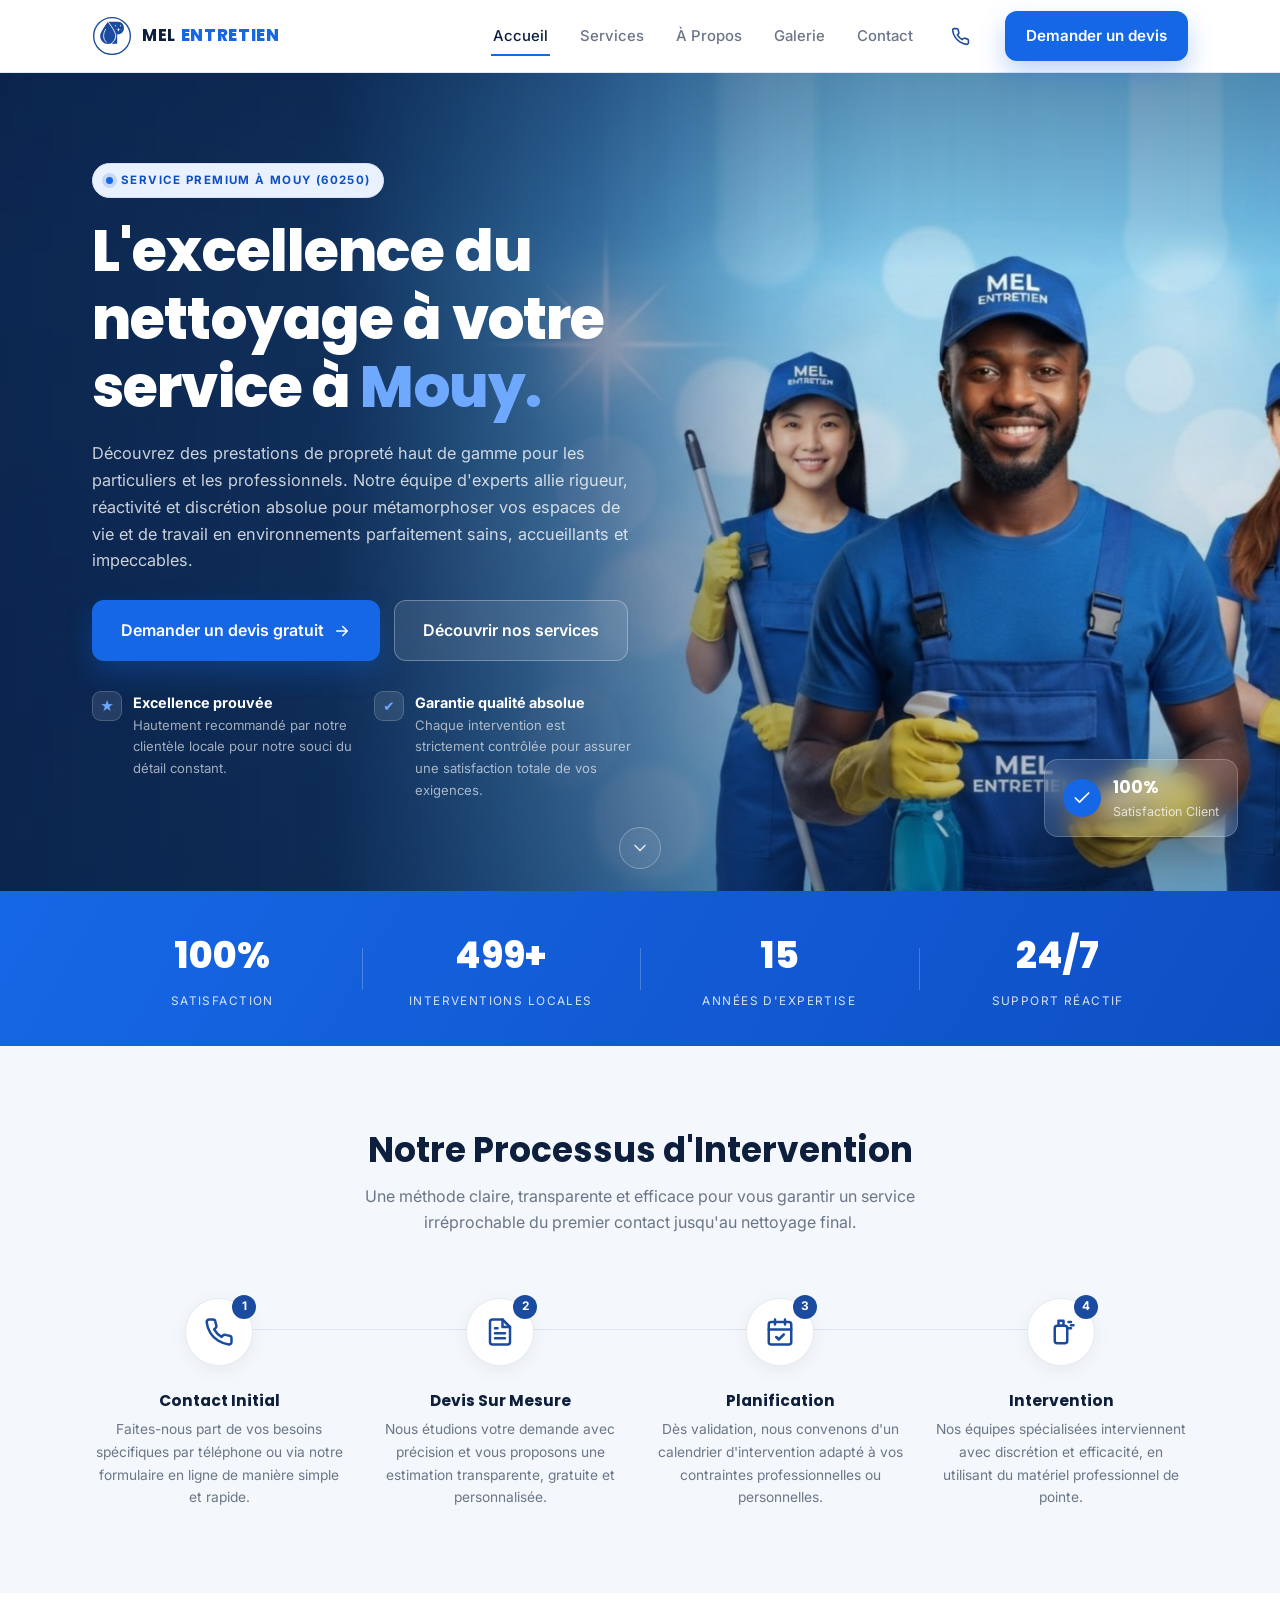
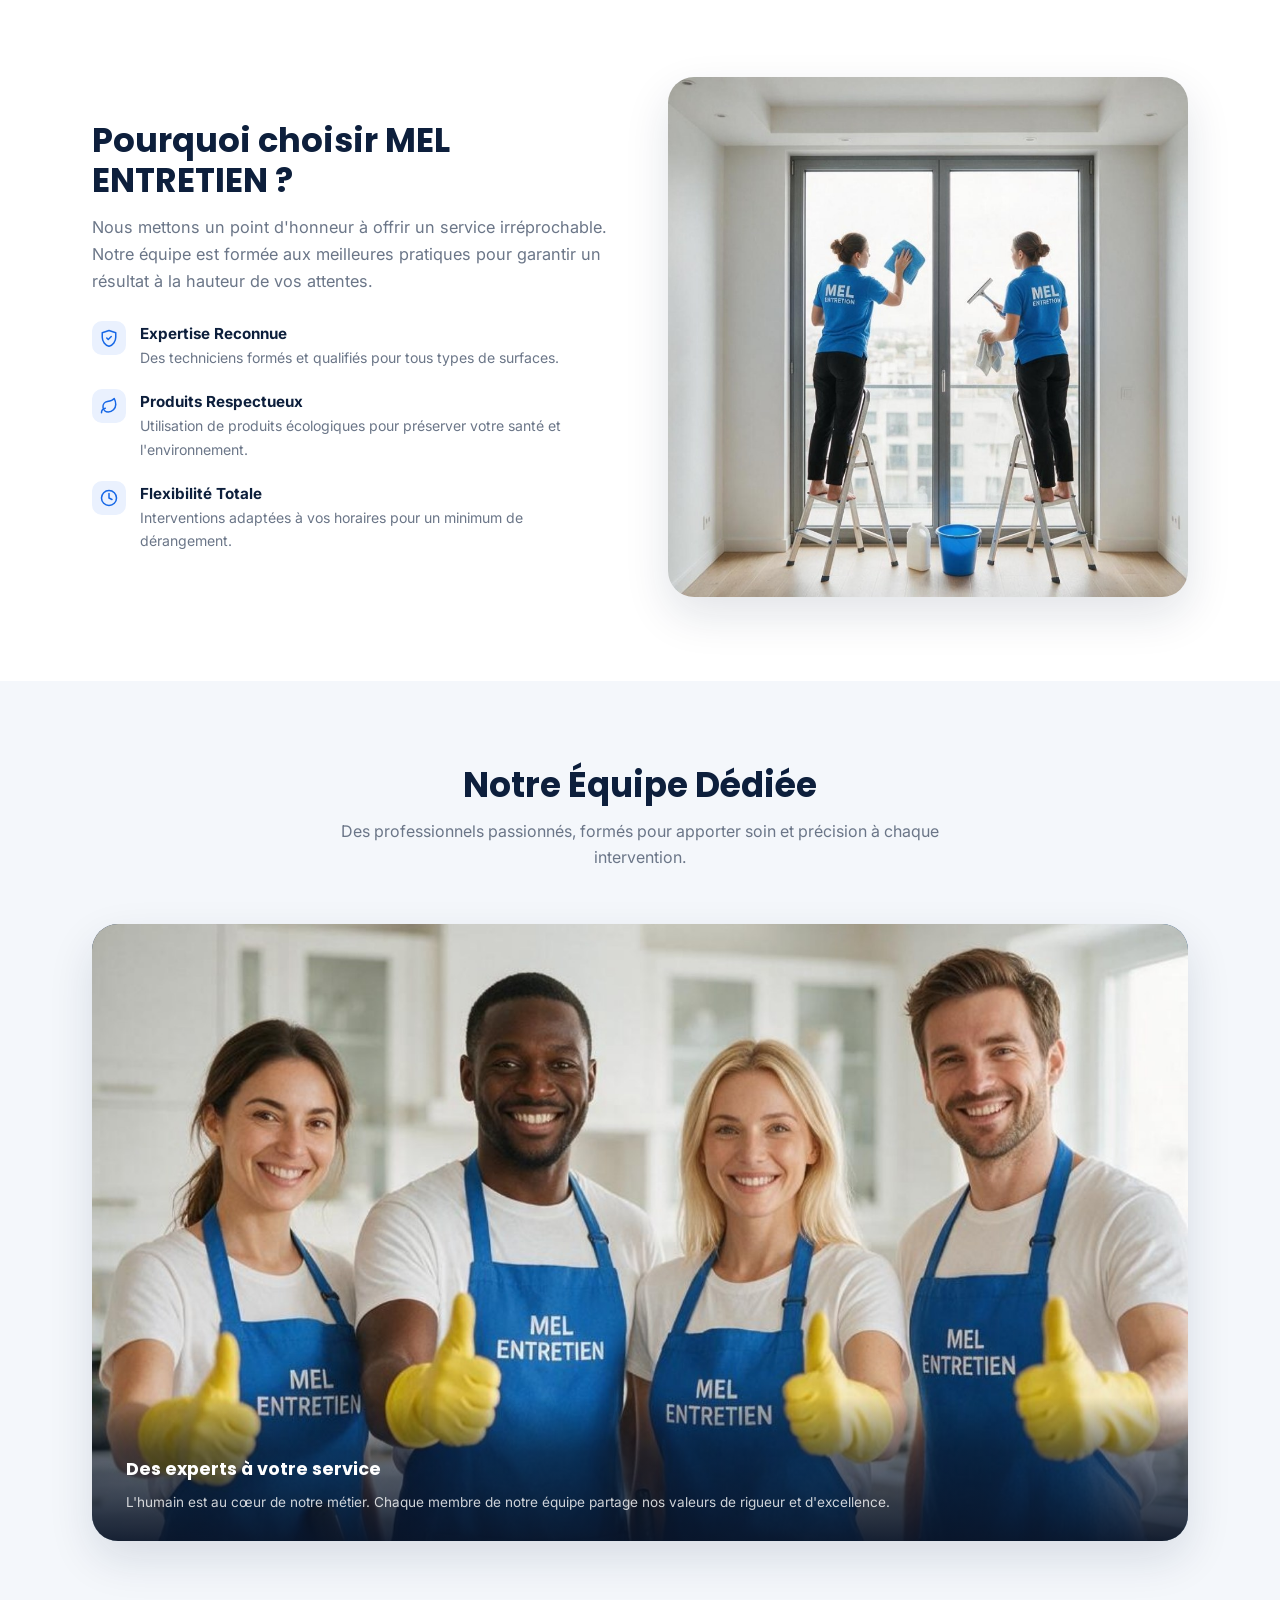
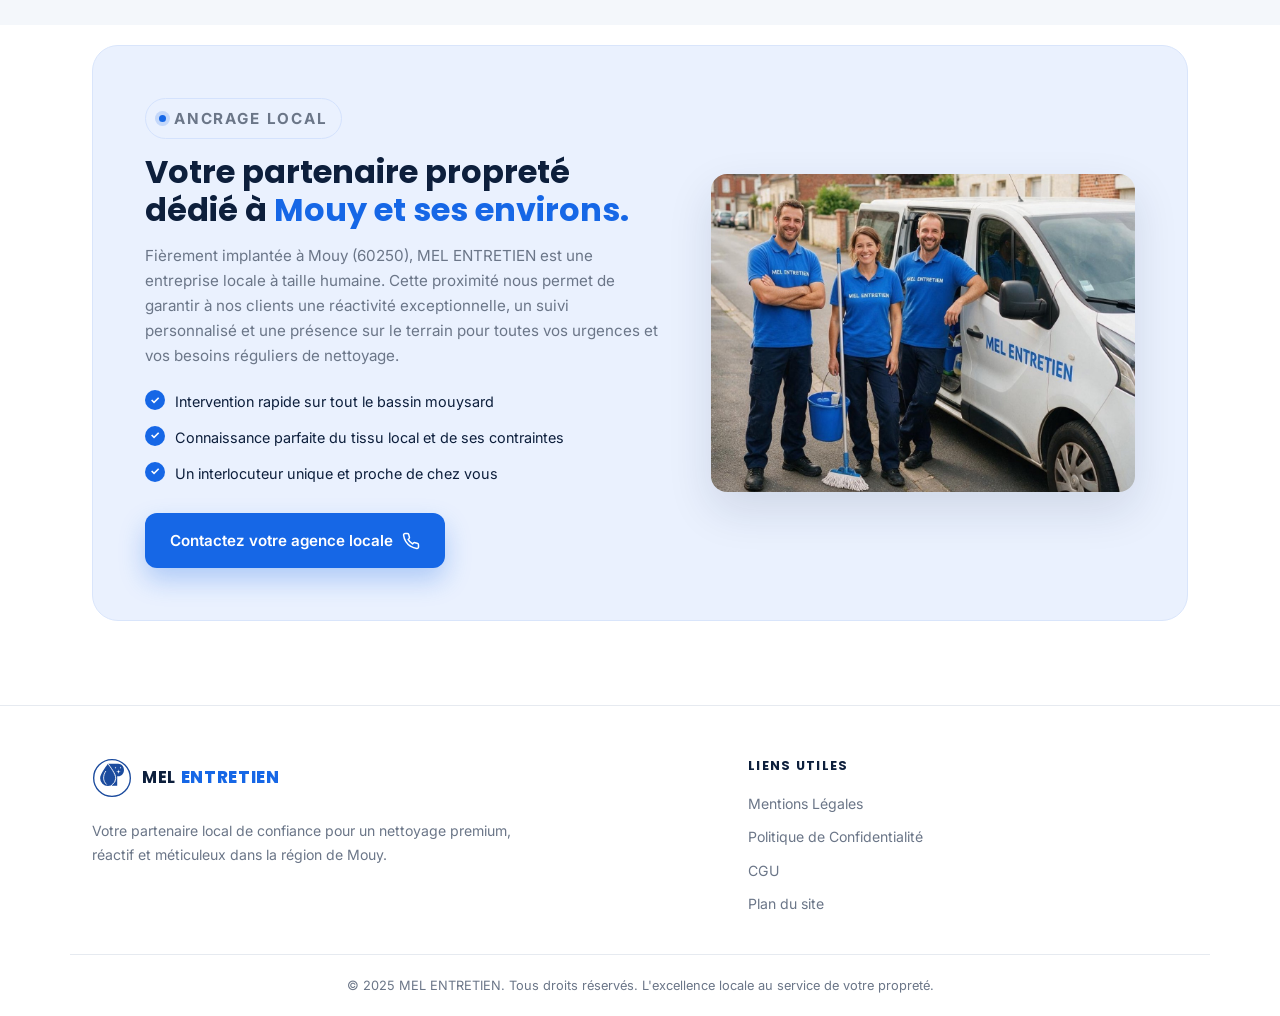
==== commit 4cd1521b: "Versionne le CSS et le JS pour contourner le cache navigateur Les liens vers style.css et script.js " ====
--- a/index.html
+++ b/index.html
@@ -10,7 +10,7 @@
   <link rel="preconnect" href="https://fonts.googleapis.com" />
   <link rel="preconnect" href="https://fonts.gstatic.com" crossorigin />
   <link href="https://fonts.googleapis.com/css2?family=Inter:wght@400;500;600;700&family=Poppins:wght@600;700;800&display=swap" rel="stylesheet" />
-  <link rel="stylesheet" href="style.css" />
+  <link rel="stylesheet" href="style.css?v=2" />
   <!-- Les animations d'apparition ne masquent le contenu que si JS tourne :
        sans JS, tout reste visible. -->
   <script>document.documentElement.classList.add("js");</script>
@@ -267,6 +267,6 @@
     <svg viewBox="0 0 24 24" width="20" height="20" fill="none" stroke="currentColor" stroke-width="2.5" stroke-linecap="round" stroke-linejoin="round"><path d="M18 15l-6-6-6 6"/></svg>
   </button>
 
-  <script src="script.js"></script>
+  <script src="script.js?v=2"></script>
 </body>
 </html>
--- a/style.css
+++ b/style.css
@@ -833,6 +833,10 @@
   background-image: url("service-commerces.jpg"),
     linear-gradient(135deg, #ecdfd0 0%, #d8c3a9 55%, #bfa88c 100%);
 }
+.svc-photo--debarras {
+  background-image: url("service-debarras.jpg"),
+    linear-gradient(135deg, #d8e0d4 0%, #b9c6b2 55%, #97a88f 100%);
+}
 
 .svc-ico {
   display: grid;
